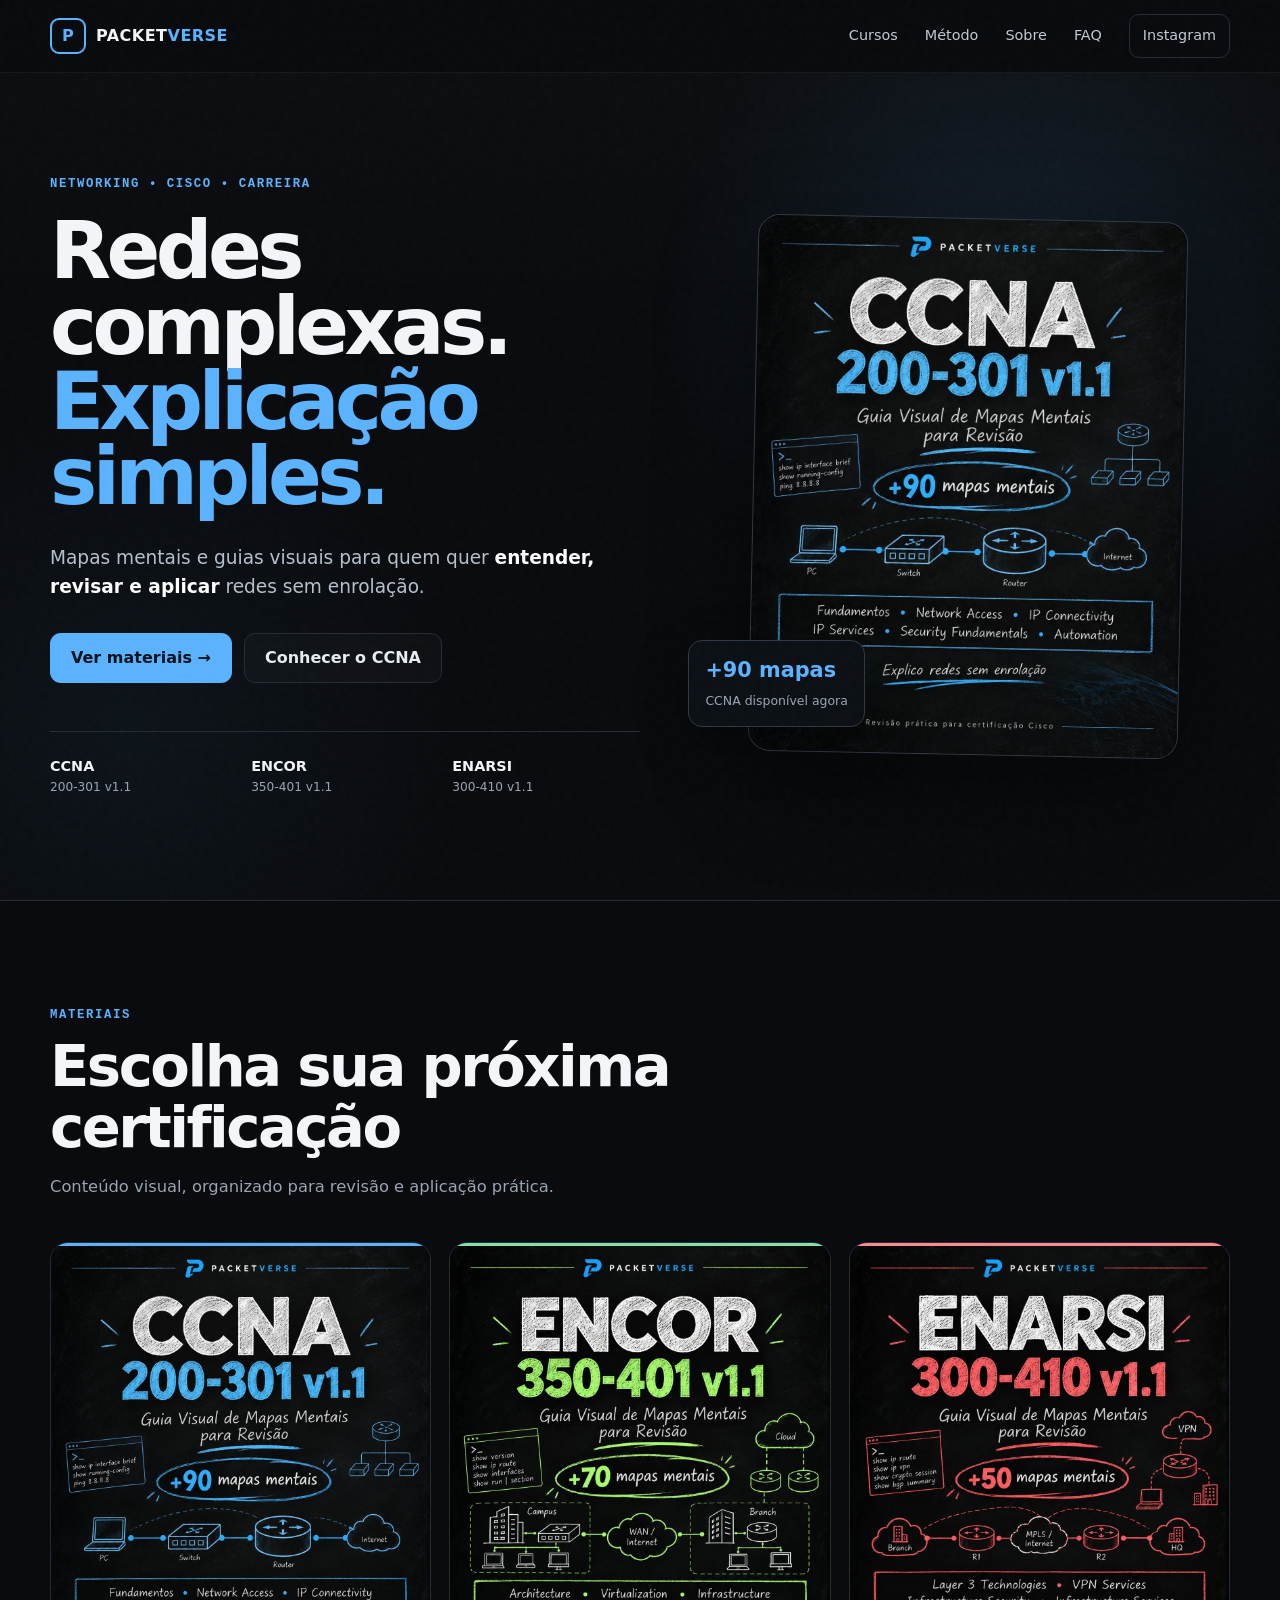
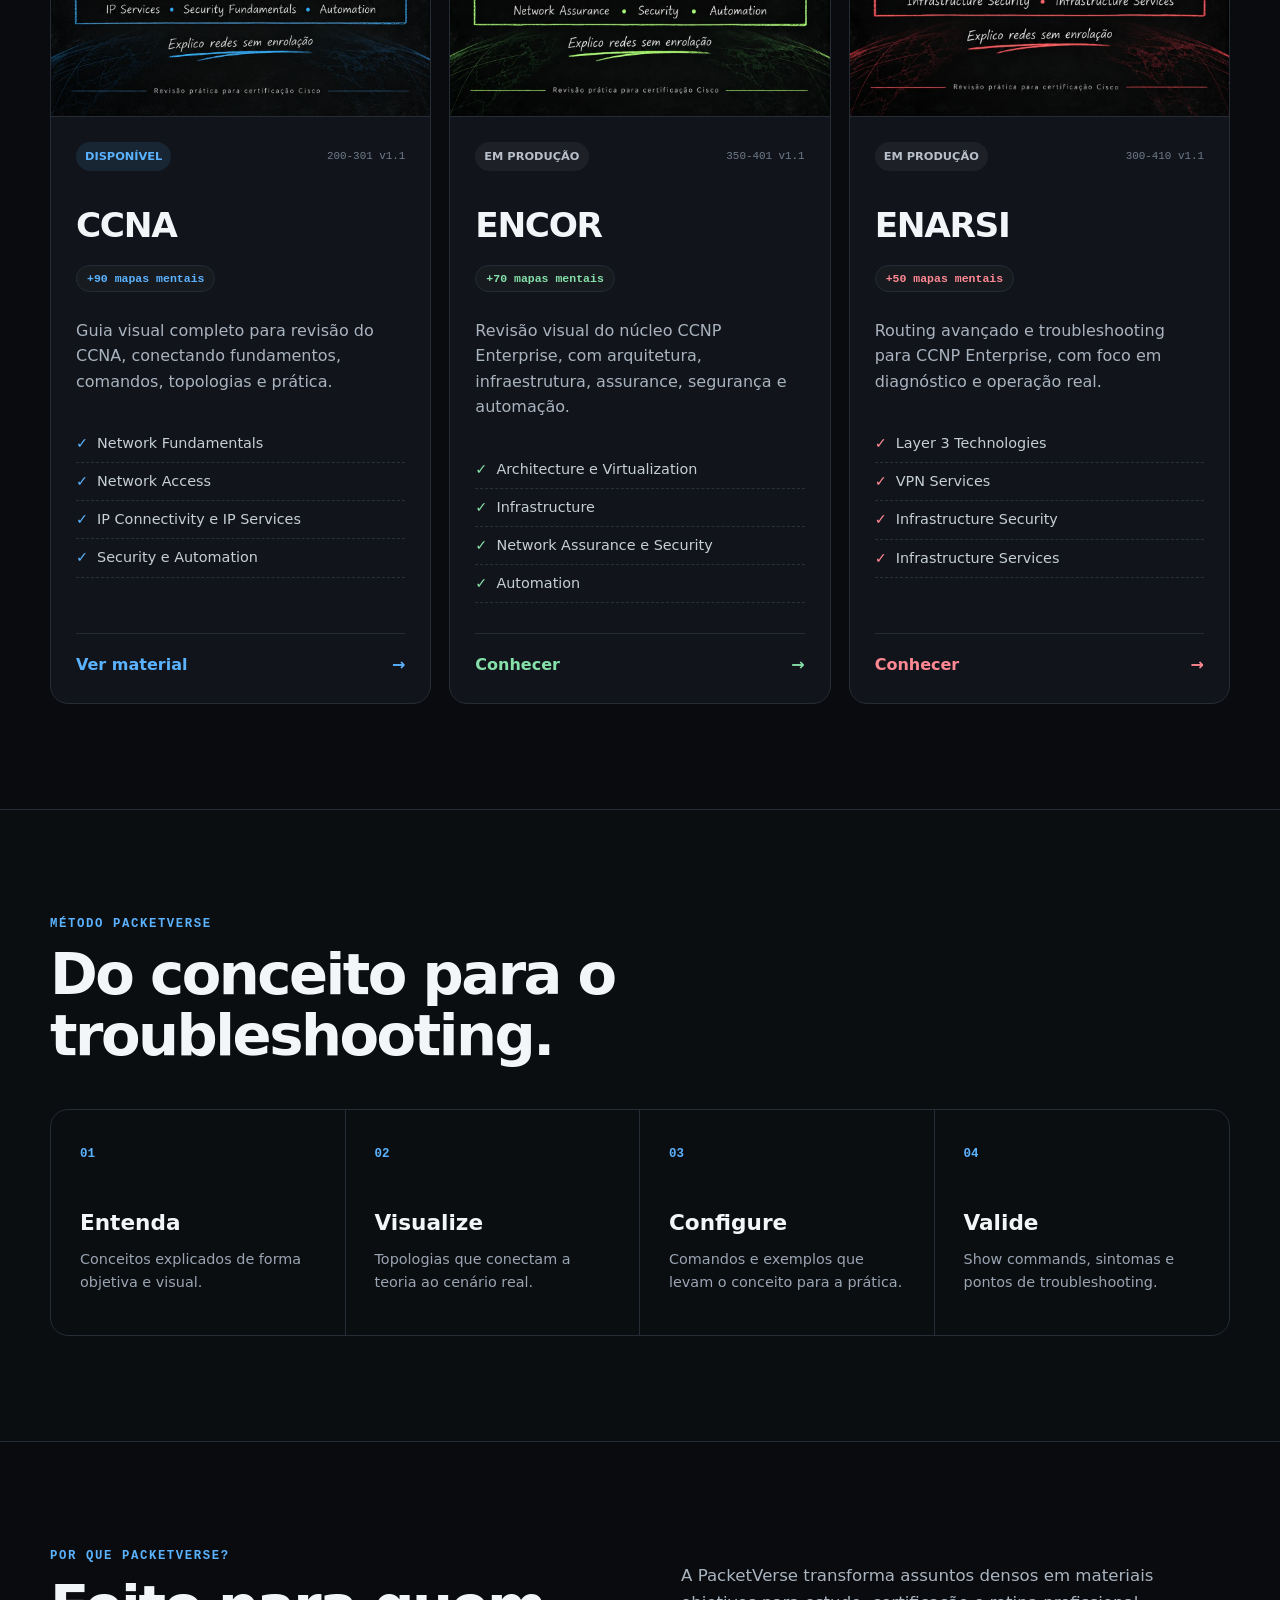
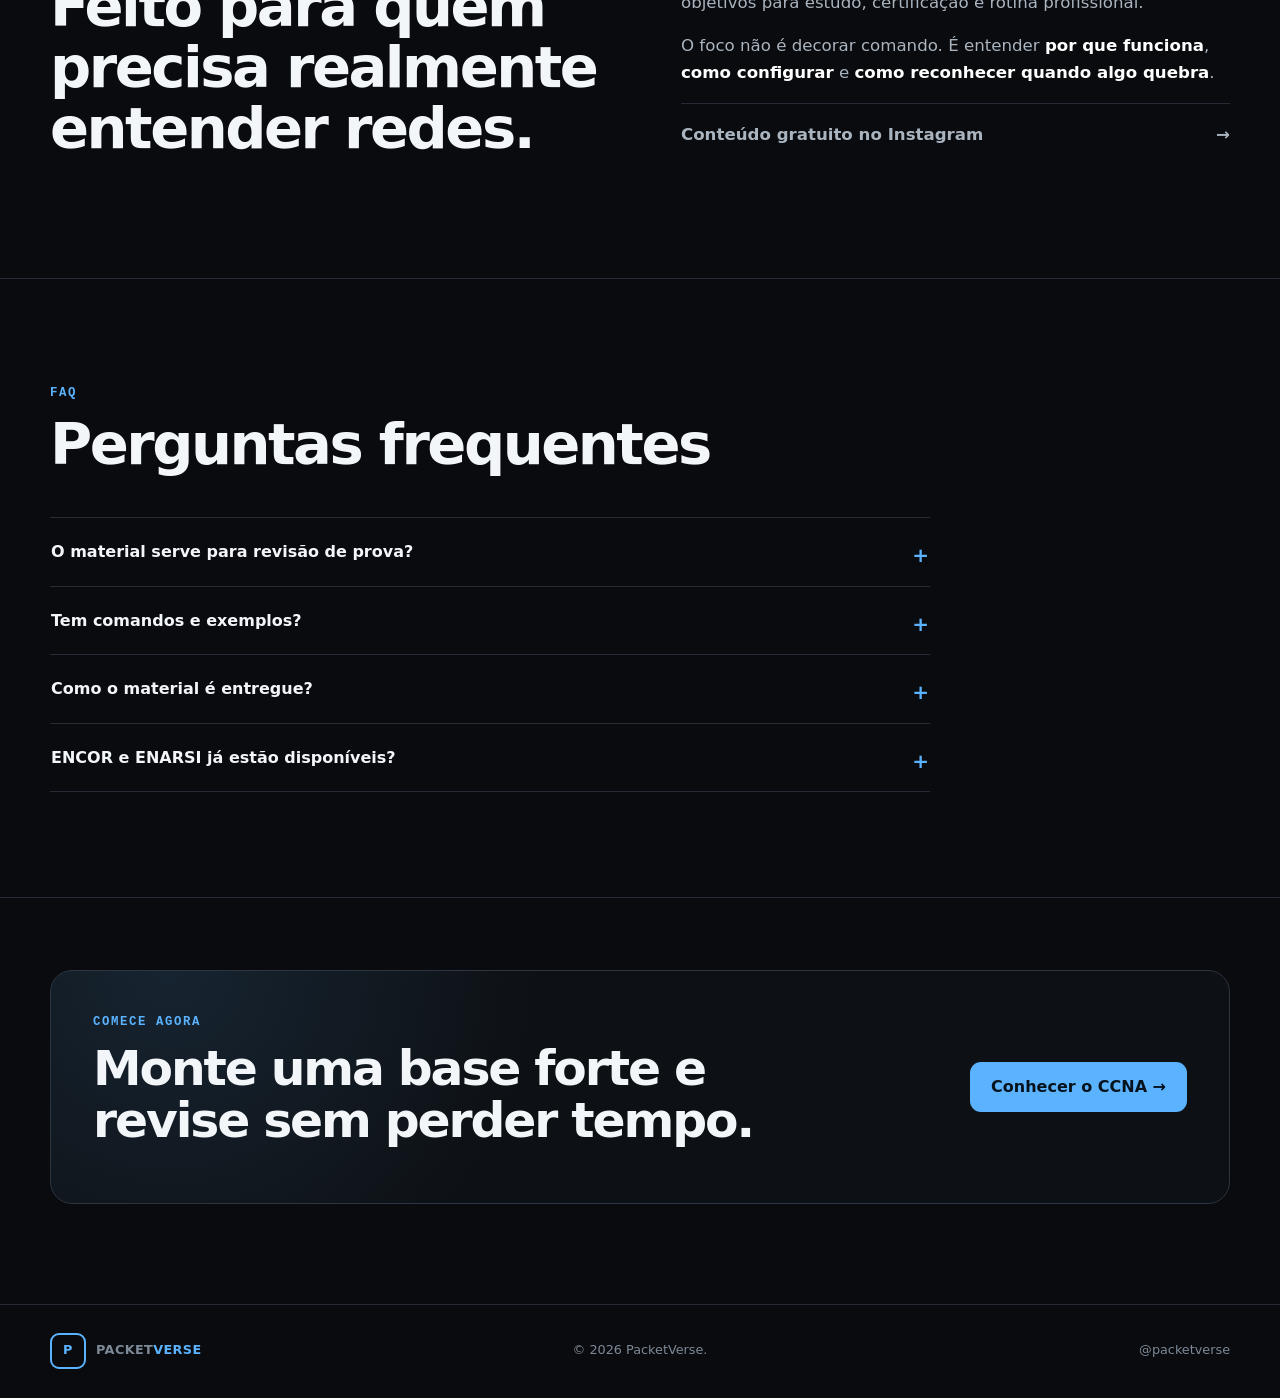
==== index.html @ e6ce4ef2 "Add files via upload" ====
<!doctype html><html lang="pt-BR"><head>
<meta charset="utf-8">
<meta name="viewport" content="width=device-width,initial-scale=1">
<meta name="theme-color" content="#090b0e">
<link rel="icon" href="assets/favicon.svg" type="image/svg+xml">
<link rel="stylesheet" href="assets/styles.css">

<title>PacketVerse | Redes sem enrolação</title>
<meta name="description" content="Mapas mentais e guias visuais para CCNA, ENCOR e ENARSI. Redes complexas com explicação simples.">
<link rel="canonical" href="https://packetverse.com.br/">
<meta property="og:title" content="PacketVerse | Redes sem enrolação">
<meta property="og:description" content="Mapas mentais e guias visuais para certificações Cisco.">
<meta property="og:type" content="website"><meta property="og:url" content="https://packetverse.com.br/">
<meta property="og:image" content="https://packetverse.com.br/assets/og.svg">
<script type="application/ld+json">{"@context":"https://schema.org","@type":"WebSite","name":"PacketVerse","url":"https://packetverse.com.br/","description":"Conteúdo educacional sobre redes e certificações Cisco."}</script>
</head><body><header class="header">
<div class="container navbar">
<a class="logo" href="index.html" aria-label="PacketVerse">
  <span class="logo-mark">P</span><span class="logo-word">PACKET<span>VERSE</span></span>
</a>
<button class="menu" data-menu-button aria-label="Abrir menu" aria-expanded="false">☰</button>
<nav class="navlinks" data-nav>
  <a href="index.html#cursos">Cursos</a>
  <a href="index.html#metodo">Método</a>
  <a href="sobre.html">Sobre</a>
  <a href="index.html#faq">FAQ</a>
  <a class="nav-pill" data-link="instagram" href="#" target="_blank" rel="noopener">Instagram</a>
</nav>
</div>
</header>
<main>
<section class="hero"><div class="container hero-grid">
<div>
<div class="eyebrow">NETWORKING • CISCO • CARREIRA</div>
<h1>Redes complexas.<br><em>Explicação simples.</em></h1>
<p class="lead">Mapas mentais e guias visuais para quem quer <strong>entender, revisar e aplicar</strong> redes sem enrolação.</p>
<div class="actions"><a class="btn primary" href="#cursos">Ver materiais →</a><a class="btn secondary" href="ccna.html">Conhecer o CCNA</a></div>
<div class="proof">
<div><strong>CCNA</strong><span>200-301 v1.1</span></div>
<div><strong>ENCOR</strong><span>350-401 v1.1</span></div>
<div><strong>ENARSI</strong><span>300-410 v1.1</span></div>
</div>
</div>
<div class="hero-art">
<img class="hero-cover" src="assets/cover-ccna.webp" alt="Capa do guia visual CCNA 200-301 v1.1 da PacketVerse">
<div class="hero-cover-badge"><strong>+90 mapas</strong><span>CCNA disponível agora</span></div>
</div>
</div></section>

<section class="section" id="cursos"><div class="container">
<div class="section-head"><div class="kicker">MATERIAIS</div><h2>Escolha sua próxima certificação</h2><p>Conteúdo visual, organizado para revisão e aplicação prática.</p></div>
<div class="cards">
<article class="course ccna has-cover">
  <div class="course-cover-wrap"><img src="assets/cover-ccna.webp" alt="CCNA 200-301 v1.1 — Guia Visual de Mapas Mentais"></div>
  <div class="course-body">
    <div class="course-meta"><span class="badge">DISPONÍVEL</span><span class="exam">200-301 v1.1</span></div>
    <h3>CCNA</h3><span class="course-count">+90 mapas mentais</span>
    <p>Guia visual completo para revisão do CCNA, conectando fundamentos, comandos, topologias e prática.</p>
    <ul><li>Network Fundamentals</li><li>Network Access</li><li>IP Connectivity e IP Services</li><li>Security e Automation</li></ul>
    <a class="course-link" href="ccna.html">Ver material <span>→</span></a>
  </div>
</article>

<article class="course encor has-cover">
  <div class="course-cover-wrap"><img src="assets/cover-encor.webp" alt="ENCOR 350-401 v1.1 — Guia Visual de Mapas Mentais"></div>
  <div class="course-body">
    <div class="course-meta"><span class="badge">EM PRODUÇÃO</span><span class="exam">350-401 v1.1</span></div>
    <h3>ENCOR</h3><span class="course-count">+70 mapas mentais</span>
    <p>Revisão visual do núcleo CCNP Enterprise, com arquitetura, infraestrutura, assurance, segurança e automação.</p>
    <ul><li>Architecture e Virtualization</li><li>Infrastructure</li><li>Network Assurance e Security</li><li>Automation</li></ul>
    <a class="course-link" href="encor.html">Conhecer <span>→</span></a>
  </div>
</article>

<article class="course enarsi has-cover">
  <div class="course-cover-wrap"><img src="assets/cover-enarsi.webp" alt="ENARSI 300-410 v1.1 — Guia Visual de Mapas Mentais"></div>
  <div class="course-body">
    <div class="course-meta"><span class="badge">EM PRODUÇÃO</span><span class="exam">300-410 v1.1</span></div>
    <h3>ENARSI</h3><span class="course-count">+50 mapas mentais</span>
    <p>Routing avançado e troubleshooting para CCNP Enterprise, com foco em diagnóstico e operação real.</p>
    <ul><li>Layer 3 Technologies</li><li>VPN Services</li><li>Infrastructure Security</li><li>Infrastructure Services</li></ul>
    <a class="course-link" href="enarsi.html">Conhecer <span>→</span></a>
  </div>
</article>
</div></div></section>

<section class="section chalk" id="metodo"><div class="container">
<div class="section-head"><div class="kicker">MÉTODO PACKETVERSE</div><h2>Do conceito para o troubleshooting.</h2></div>
<div class="steps">
<div class="step"><span class="step-no">01</span><h3>Entenda</h3><p>Conceitos explicados de forma objetiva e visual.</p></div>
<div class="step"><span class="step-no">02</span><h3>Visualize</h3><p>Topologias que conectam a teoria ao cenário real.</p></div>
<div class="step"><span class="step-no">03</span><h3>Configure</h3><p>Comandos e exemplos que levam o conceito para a prática.</p></div>
<div class="step"><span class="step-no">04</span><h3>Valide</h3><p>Show commands, sintomas e pontos de troubleshooting.</p></div>
</div></div></section>

<section class="section"><div class="container split">
<div><div class="kicker">POR QUE PACKETVERSE?</div><h2>Feito para quem precisa realmente entender redes.</h2></div>
<div class="copy"><p>A PacketVerse transforma assuntos densos em materiais objetivos para estudo, certificação e rotina profissional.</p><p>O foco não é decorar comando. É entender <strong>por que funciona</strong>, <strong>como configurar</strong> e <strong>como reconhecer quando algo quebra</strong>.</p><a class="course-link" data-link="instagram" href="#" target="_blank" rel="noopener">Conteúdo gratuito no Instagram <span>→</span></a></div>
</div></section>

<section class="section" id="faq"><div class="container">
<div class="section-head"><div class="kicker">FAQ</div><h2>Perguntas frequentes</h2></div>
<div class="faq">
<details><summary>O material serve para revisão de prova?</summary><p>Sim. Ele foi pensado para organizar visualmente os assuntos, acelerar revisões e reforçar os pontos que normalmente exigem consulta rápida.</p></details>
<details><summary>Tem comandos e exemplos?</summary><p>Sim. Os mapas combinam conceito, comandos de configuração, verificação, topologias e observações práticas.</p></details>
<details><summary>Como o material é entregue?</summary><p>O acesso ao produto disponível é feito pela plataforma de checkout configurada. A página do CCNA direciona para a compra.</p></details>
<details><summary>ENCOR e ENARSI já estão disponíveis?</summary><p>Nesta versão do site eles aparecem como próximos materiais. Assim que estiverem publicados, basta trocar os links no arquivo de configuração.</p></details>
</div></div></section>

<section class="cta-wrap"><div class="container cta"><div><div class="kicker">COMECE AGORA</div><h2>Monte uma base forte e revise sem perder tempo.</h2></div><a class="btn primary" href="ccna.html">Conhecer o CCNA →</a></div></section>
</main><footer class="footer">
<div class="container footer-grid">
<a class="logo" href="index.html"><span class="logo-mark">P</span><span class="logo-word">PACKET<span>VERSE</span></span></a>
<div>© <span data-year></span> PacketVerse.</div>
<a data-link="instagram" href="#" target="_blank" rel="noopener"><span data-instagram-label>@PacketVerse</span></a>
</div>
</footer>
<script src="config.js"></script><script src="assets/script.js"></script></body></html>
---- assets/styles.css ----
:root{
  --bg:#090b0e;--bg2:#0d1014;--card:#11151b;--card2:#151a21;--line:#252c36;
  --text:#f3f6f9;--muted:#9aa5b3;--blue:#5bb3ff;--blue2:#82c7ff;--green:#86e0a9;
  --red:#ff8892;--yellow:#ffd86b;--max:1180px;--radius:18px;
}
*{box-sizing:border-box}
html{scroll-behavior:smooth}
body{
  margin:0;background:var(--bg);color:var(--text);
  font-family:Inter,ui-sans-serif,system-ui,-apple-system,BlinkMacSystemFont,"Segoe UI",sans-serif;
  line-height:1.6;-webkit-font-smoothing:antialiased;
}
body::before{
  content:"";position:fixed;inset:0;pointer-events:none;z-index:100;opacity:.025;
  background-image:url("data:image/svg+xml,%3Csvg viewBox='0 0 180 180' xmlns='http://www.w3.org/2000/svg'%3E%3Cfilter id='n'%3E%3CfeTurbulence type='fractalNoise' baseFrequency='.82' numOctaves='3' stitchTiles='stitch'/%3E%3C/filter%3E%3Crect width='100%25' height='100%25' filter='url(%23n)' opacity='.9'/%3E%3C/svg%3E");
}
a{color:inherit;text-decoration:none}
img{max-width:100%;display:block}
button{font:inherit}
.container{width:min(var(--max),calc(100% - 38px));margin:auto}
.mono,.kicker,.eyebrow,.exam,.tag,.command{font-family:"SFMono-Regular",Consolas,"Liberation Mono",monospace}
.header{
  position:sticky;top:0;z-index:80;background:rgba(9,11,14,.82);
  backdrop-filter:blur(18px);border-bottom:1px solid rgba(255,255,255,.055)
}
.navbar{height:72px;display:flex;align-items:center;justify-content:space-between}
.logo{display:flex;align-items:center;gap:10px;font-weight:850;letter-spacing:.03em}
.logo-mark{
  width:36px;height:36px;border-radius:9px;border:2px solid var(--blue);
  display:grid;place-items:center;color:var(--blue);font-weight:900
}
.logo-word span{color:var(--blue)}
.navlinks{display:flex;align-items:center;gap:27px;font-size:.9rem;color:#c2cad4}
.navlinks a:hover{color:#fff}
.nav-pill{border:1px solid var(--line);border-radius:10px;padding:9px 13px}
.menu{display:none;background:none;border:0;color:#fff;font-size:1.5rem;cursor:pointer}
.hero{
  min-height:calc(100svh - 72px);display:flex;align-items:center;border-bottom:1px solid var(--line);
  background:
    radial-gradient(circle at 79% 28%,rgba(91,179,255,.12),transparent 30%),
    radial-gradient(circle at 10% 80%,rgba(91,179,255,.05),transparent 25%),
    linear-gradient(180deg,rgba(255,255,255,.01),transparent 30%);
}
.hero-grid{display:grid;grid-template-columns:1.06fr .94fr;gap:66px;align-items:center;padding:88px 0}
.eyebrow,.kicker{font-size:.77rem;letter-spacing:.13em;font-weight:800;color:var(--blue)}
.hero h1,.product-hero h1{
  font-size:clamp(3rem,6.2vw,5.9rem);line-height:.95;letter-spacing:-.058em;margin:18px 0 28px
}
.hero h1 em,.product-hero h1 em{font-style:normal;color:var(--blue)}
.lead{font-size:1.16rem;color:#b6c0cc;max-width:680px}
.lead strong{color:#fff}
.actions{display:flex;gap:12px;flex-wrap:wrap;margin-top:31px}
.btn{
  display:inline-flex;align-items:center;justify-content:center;gap:9px;min-height:50px;
  padding:0 20px;border-radius:11px;font-weight:800;border:1px solid transparent;transition:.2s
}
.btn.primary{background:var(--blue);color:#06121c}
.btn.primary:hover{transform:translateY(-2px);filter:brightness(1.05)}
.btn.secondary{border-color:var(--line);background:rgba(255,255,255,.018);color:#e7ecf1}
.btn.secondary:hover{border-color:#3a4552;background:rgba(255,255,255,.04)}
.proof{display:grid;grid-template-columns:repeat(3,1fr);gap:13px;margin-top:48px;padding-top:23px;border-top:1px solid var(--line)}
.proof div{display:flex;flex-direction:column}
.proof strong{font-size:.9rem}.proof span{font-size:.76rem;color:var(--muted)}
.lab-card{border:1px solid #2c3440;border-radius:20px;background:linear-gradient(180deg,#12161c,#0c0f13);overflow:hidden;box-shadow:0 32px 90px rgba(0,0,0,.35)}
.window{height:45px;border-bottom:1px solid var(--line);display:flex;align-items:center;padding:0 15px;gap:7px}
.dot{width:9px;height:9px;border-radius:50%;background:#3a4350}
.window small{margin-left:auto;color:#687485}
.topology{height:220px;position:relative;margin:18px}
.device{
  position:absolute;width:68px;height:47px;border:1px solid #3d4856;border-radius:10px;
  display:grid;place-items:center;background:#12161c;font:bold .73rem monospace
}
.d1{left:2%;top:85px}.d2{left:31%;top:85px;color:var(--blue);border-color:rgba(91,179,255,.55)}
.d3{right:31%;top:85px;color:var(--green);border-color:rgba(134,224,169,.55)}
.d4{right:2%;top:85px;color:var(--yellow);border-color:rgba(255,216,107,.45)}
.wire{height:1px;background:#3b4450;position:absolute;top:109px}
.w1{left:70px;width:calc(29% - 38px)}.w2{left:calc(31% + 68px);width:calc(38% - 68px)}.w3{right:70px;width:calc(29% - 38px)}
.cli{padding:0 20px 18px;color:#aeb8c4;font:500 .8rem monospace}
.cli p{margin:7px 0}.cli b{color:var(--blue)}
.note{margin:0 18px 18px;padding:15px 16px;border:1px solid #2b333d;border-radius:12px;background:#0b0e12}
.note strong{font:bold .71rem monospace;color:var(--yellow)}.note p{margin:5px 0 0;color:#aab4bf;font-size:.88rem}
.section{padding:105px 0;border-bottom:1px solid var(--line)}
.section-head{max-width:760px;margin-bottom:42px}
.section-head h2,.split h2,.cta h2,.product-hero h2{
  font-size:clamp(2rem,4.5vw,3.65rem);line-height:1.06;letter-spacing:-.043em;margin:10px 0 14px
}
.section-head p{color:var(--muted);font-size:1.02rem}
.cards{display:grid;grid-template-columns:repeat(3,1fr);gap:18px}
.course{
  min-height:455px;border:1px solid var(--line);border-radius:var(--radius);background:var(--card);
  padding:26px;display:flex;flex-direction:column;position:relative;overflow:hidden
}
.course::before{content:"";position:absolute;inset:0 0 auto;height:3px;background:var(--course-color,var(--blue))}
.course.ccna{--course-color:var(--blue)}.course.encor{--course-color:var(--green)}.course.enarsi{--course-color:var(--red)}
.course-meta{display:flex;justify-content:space-between;gap:14px;align-items:center}
.badge{font-size:.71rem;border-radius:999px;padding:5px 9px;font-weight:850;background:rgba(255,255,255,.05);color:#b8c0ca}
.ccna .badge{background:rgba(91,179,255,.1);color:var(--blue)}
.exam{font-size:.68rem;color:#6f7b8a}
.course h3{font-size:2.15rem;margin:27px 0 8px;letter-spacing:-.04em}
.course p{color:#a9b3bf}
.course ul{list-style:none;padding:0;margin:15px 0 30px}
.course li{padding:7px 0;border-bottom:1px dashed #28303a;font-size:.9rem;color:#c6ced7}
.course li::before{content:"✓";color:var(--course-color);margin-right:9px}
.course-link{margin-top:auto;padding-top:18px;border-top:1px solid var(--line);display:flex;justify-content:space-between;font-weight:800;color:var(--course-color)}
.course-link:hover span{transform:translateX(4px)}
.chalk{background:#0b0e11}
.steps{display:grid;grid-template-columns:repeat(4,1fr);border:1px solid var(--line);border-radius:var(--radius);overflow:hidden}
.step{padding:29px;min-height:225px;border-right:1px solid var(--line)}
.step:last-child{border-right:0}.step-no{font:bold .78rem monospace;color:var(--blue)}
.step h3{margin:42px 0 7px;font-size:1.35rem}.step p{color:var(--muted);font-size:.9rem;margin:0}
.split{display:grid;grid-template-columns:1fr 1fr;gap:82px;align-items:start}
.copy{color:#aab4bf;font-size:1.04rem}.copy strong{color:#fff}
.faq{max-width:880px}
details{border-top:1px solid var(--line);padding:21px 1px}
details:last-child{border-bottom:1px solid var(--line)}
summary{font-weight:800;cursor:pointer;list-style:none}
summary::-webkit-details-marker{display:none}
summary::after{content:"+";float:right;color:var(--blue);font-size:1.25rem}
details[open] summary::after{content:"−"}
details p{color:var(--muted);max-width:760px}
.cta-wrap{padding:72px 0 100px}
.cta{
  border:1px solid #2c3541;border-radius:22px;padding:42px;background:
  radial-gradient(circle at 10% 0,rgba(91,179,255,.12),transparent 35%),#0d1014;
  display:flex;align-items:center;justify-content:space-between;gap:40px
}
.cta h2{max-width:760px;font-size:clamp(2rem,4vw,3.05rem)}
.footer{border-top:1px solid var(--line);padding:28px 0;color:#7e8997;font-size:.8rem}
.footer-grid{display:grid;grid-template-columns:1fr auto 1fr;align-items:center;gap:20px}
.footer-grid>:last-child{text-align:right}

/* product pages */
.product-hero{
  padding:90px 0 75px;border-bottom:1px solid var(--line);
  background:radial-gradient(circle at 80% 20%,color-mix(in srgb,var(--accent) 15%,transparent),transparent 32%)
}
.product-hero .container{display:grid;grid-template-columns:1.12fr .88fr;gap:70px;align-items:center}
.product-hero h1{font-size:clamp(3rem,6vw,5.5rem);margin-bottom:18px}
.product-hero h1 em{color:var(--accent)}
.product-card{border:1px solid #303846;background:var(--card);border-radius:20px;padding:28px}
.product-card .price-note{font-size:.8rem;color:var(--muted)}
.product-card h3{font-size:1.8rem;margin:10px 0}
.product-card ul{list-style:none;padding:0}
.product-card li{border-bottom:1px dashed #2a323d;padding:9px 0;color:#c5cdd6}
.product-card li::before{content:"✓";color:var(--accent);margin-right:10px}
.product-card .btn{width:100%;margin-top:20px;background:var(--accent);color:#06121c}
.topic-grid{display:grid;grid-template-columns:repeat(3,1fr);gap:14px}
.topic{border:1px solid var(--line);border-radius:14px;background:var(--card);padding:22px}
.topic .tag{font-size:.68rem;color:var(--accent)}
.topic h3{margin:12px 0 5px;font-size:1.1rem}.topic p{color:var(--muted);font-size:.9rem;margin:0}
.info-band{display:grid;grid-template-columns:repeat(3,1fr);gap:1px;border:1px solid var(--line);border-radius:16px;overflow:hidden;background:var(--line)}
.info-band div{background:var(--card);padding:23px}.info-band strong{display:block;font-size:1.4rem}.info-band span{color:var(--muted);font-size:.82rem}

/* bio */
.bio-page{min-height:100svh;display:grid;place-items:center;padding:35px 18px;background:radial-gradient(circle at 50% 0,rgba(91,179,255,.12),transparent 35%),var(--bg)}
.bio-shell{width:min(620px,100%);text-align:center}
.bio-logo{display:flex;justify-content:center;margin-bottom:22px}.bio-logo img{width:260px}
.bio-shell h1{font-size:2rem;letter-spacing:-.04em;margin:0 0 8px}
.bio-shell>p{color:var(--muted);margin:0 auto 26px;max-width:520px}
.bio-links{display:grid;gap:12px}
.bio-link{
  min-height:66px;border:1px solid var(--line);border-radius:14px;background:var(--card);
  display:flex;align-items:center;justify-content:space-between;padding:0 18px;text-align:left;font-weight:800
}
.bio-link span{font-size:.8rem;color:var(--muted);font-weight:500}
.bio-link.featured{border-color:rgba(91,179,255,.45);box-shadow:inset 0 0 0 1px rgba(91,179,255,.08)}
.bio-mini{margin-top:25px;font-size:.74rem;color:#66717f}

/* generic */
.page-title{padding:86px 0 56px;border-bottom:1px solid var(--line)}
.page-title h1{font-size:clamp(2.6rem,5vw,4.9rem);letter-spacing:-.052em;line-height:.98;margin:12px 0}
.page-title p{max-width:730px;color:var(--muted);font-size:1.08rem}
.small-grid{display:grid;grid-template-columns:repeat(2,1fr);gap:18px}
.small-card{padding:25px;border:1px solid var(--line);border-radius:16px;background:var(--card)}
.small-card h3{margin-top:0}.small-card p{color:var(--muted)}

@media (max-width:920px){
  .hero-grid,.split,.product-hero .container{grid-template-columns:1fr;gap:48px}
  .hero{min-height:auto}
  .cards,.topic-grid{grid-template-columns:1fr}
  .steps{grid-template-columns:1fr 1fr}
  .step:nth-child(2){border-right:0}.step:nth-child(-n+2){border-bottom:1px solid var(--line)}
  .navlinks{display:none;position:absolute;top:66px;left:18px;right:18px;flex-direction:column;align-items:stretch;background:#0d1014;border:1px solid var(--line);border-radius:14px;padding:14px}
  .navlinks.open{display:flex}.navlinks a{padding:10px}.menu{display:block}
  .footer-grid{grid-template-columns:1fr;text-align:center}.footer-grid>:last-child{text-align:center}.footer-grid .logo{justify-content:center}
}
@media (max-width:620px){
  .container{width:min(var(--max),calc(100% - 28px))}
  .hero-grid{padding:62px 0}.hero h1,.product-hero h1{font-size:3.2rem}
  .lab-card{display:none}.proof{grid-template-columns:1fr;gap:9px}
  .section{padding:76px 0}.steps{grid-template-columns:1fr}.step{border-right:0!important;border-bottom:1px solid var(--line)!important}.step:last-child{border-bottom:0!important}
  .split,.small-grid{grid-template-columns:1fr}
  .cta{padding:28px;flex-direction:column;align-items:flex-start}
  .info-band{grid-template-columns:1fr}
}


/* v3 — richer visual product presentation */
.hero-art{
  position:relative;
  display:grid;
  place-items:center;
}
.hero-cover{
  width:min(430px,100%);
  border-radius:22px;
  border:1px solid #303945;
  box-shadow:0 34px 95px rgba(0,0,0,.48);
  transform:rotate(1.2deg);
}
.hero-cover-badge{
  position:absolute;
  left:-18px;
  bottom:28px;
  background:#0c1015;
  border:1px solid #2f3946;
  border-radius:14px;
  padding:13px 16px;
  box-shadow:0 18px 50px rgba(0,0,0,.36);
}
.hero-cover-badge strong{display:block;color:var(--blue);font-size:1.3rem}
.hero-cover-badge span{font-size:.78rem;color:var(--muted)}

.course.has-cover{padding:0;min-height:0}
.course-cover-wrap{
  background:#0a0d10;
  border-bottom:1px solid var(--line);
  aspect-ratio:4/5;
  overflow:hidden;
}
.course-cover-wrap img{
  width:100%;height:100%;object-fit:cover;
  transition:transform .35s ease;
}
.course.has-cover:hover .course-cover-wrap img{transform:scale(1.025)}
.course-body{padding:25px;display:flex;flex-direction:column;flex:1}
.course-body .course-link{margin-top:auto}
.course-count{
  display:inline-flex;
  width:max-content;
  border:1px solid var(--line);
  border-radius:999px;
  padding:6px 10px;
  font:700 .72rem monospace;
  margin:4px 0 10px;
  color:var(--course-color);
  background:rgba(255,255,255,.025);
}

.product-hero.with-cover .container{
  grid-template-columns:.95fr .8fr;
}
.product-cover-panel{
  display:flex;
  justify-content:center;
}
.product-cover-panel img{
  width:min(460px,100%);
  border-radius:22px;
  border:1px solid #313b48;
  box-shadow:0 36px 110px rgba(0,0,0,.48);
}
.product-summary-card{
  margin-top:24px;
  display:grid;
  grid-template-columns:repeat(3,1fr);
  gap:10px;
}
.product-summary-card div{
  border:1px solid var(--line);
  background:rgba(255,255,255,.02);
  border-radius:12px;
  padding:13px;
}
.product-summary-card strong{display:block;color:var(--accent);font-size:1.05rem}
.product-summary-card span{font-size:.72rem;color:var(--muted)}
.visual-proof{
  display:grid;
  grid-template-columns:1.1fr .9fr;
  gap:34px;
  align-items:center;
}
.visual-proof img{
  width:100%;
  border-radius:18px;
  border:1px solid var(--line);
  box-shadow:0 24px 80px rgba(0,0,0,.3);
}
.visual-proof .copy h2{color:#fff}
.visual-proof .check-list{list-style:none;padding:0;margin:22px 0 0}
.visual-proof .check-list li{
  padding:9px 0;
  border-bottom:1px dashed #2a323d;
}
.visual-proof .check-list li::before{
  content:"✓";
  color:var(--accent,var(--blue));
  margin-right:10px;
}
@media (max-width:920px){
  .product-hero.with-cover .container,.visual-proof{grid-template-columns:1fr}
  .product-cover-panel{order:-1}
  .product-cover-panel img{width:min(380px,100%)}
}
@media (max-width:620px){
  .hero-art{display:block}
  .hero-cover{width:100%;transform:none}
  .hero-cover-badge{position:static;margin-top:12px}
  .product-summary-card{grid-template-columns:1fr}
}
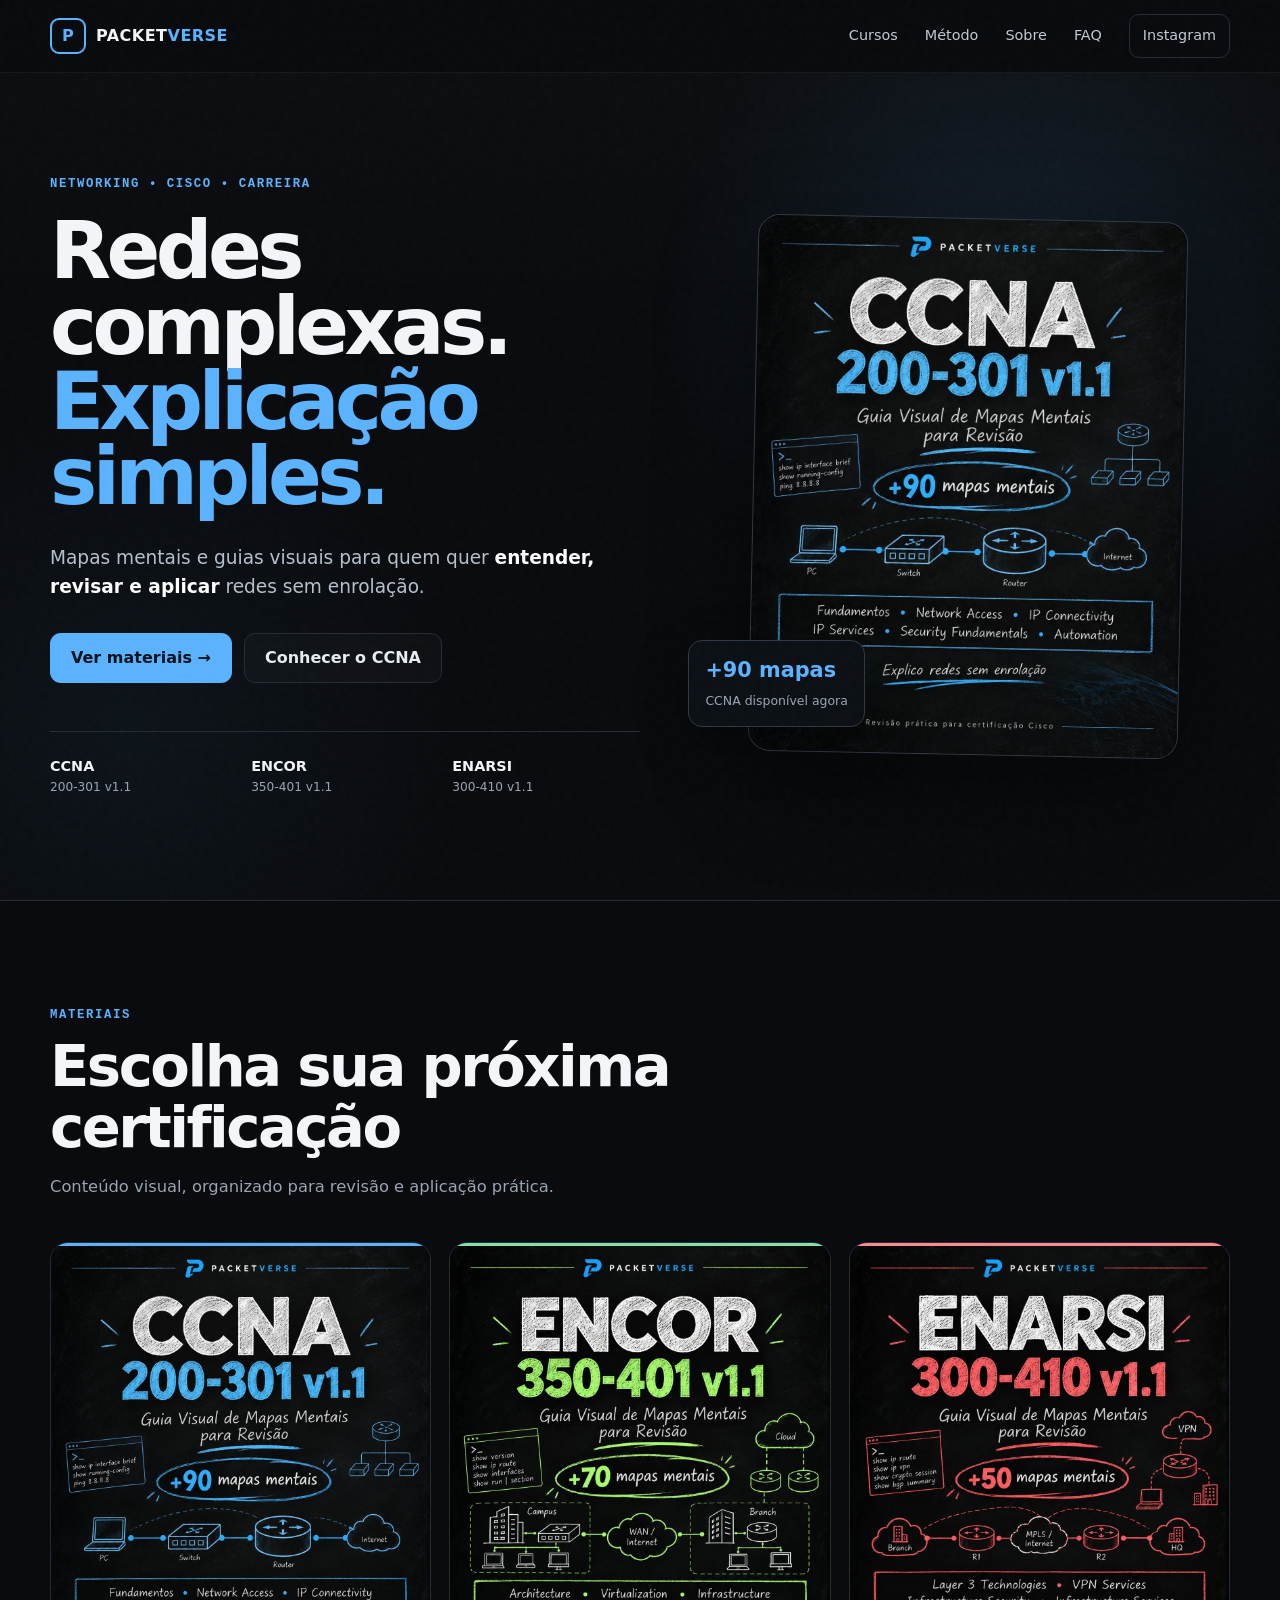
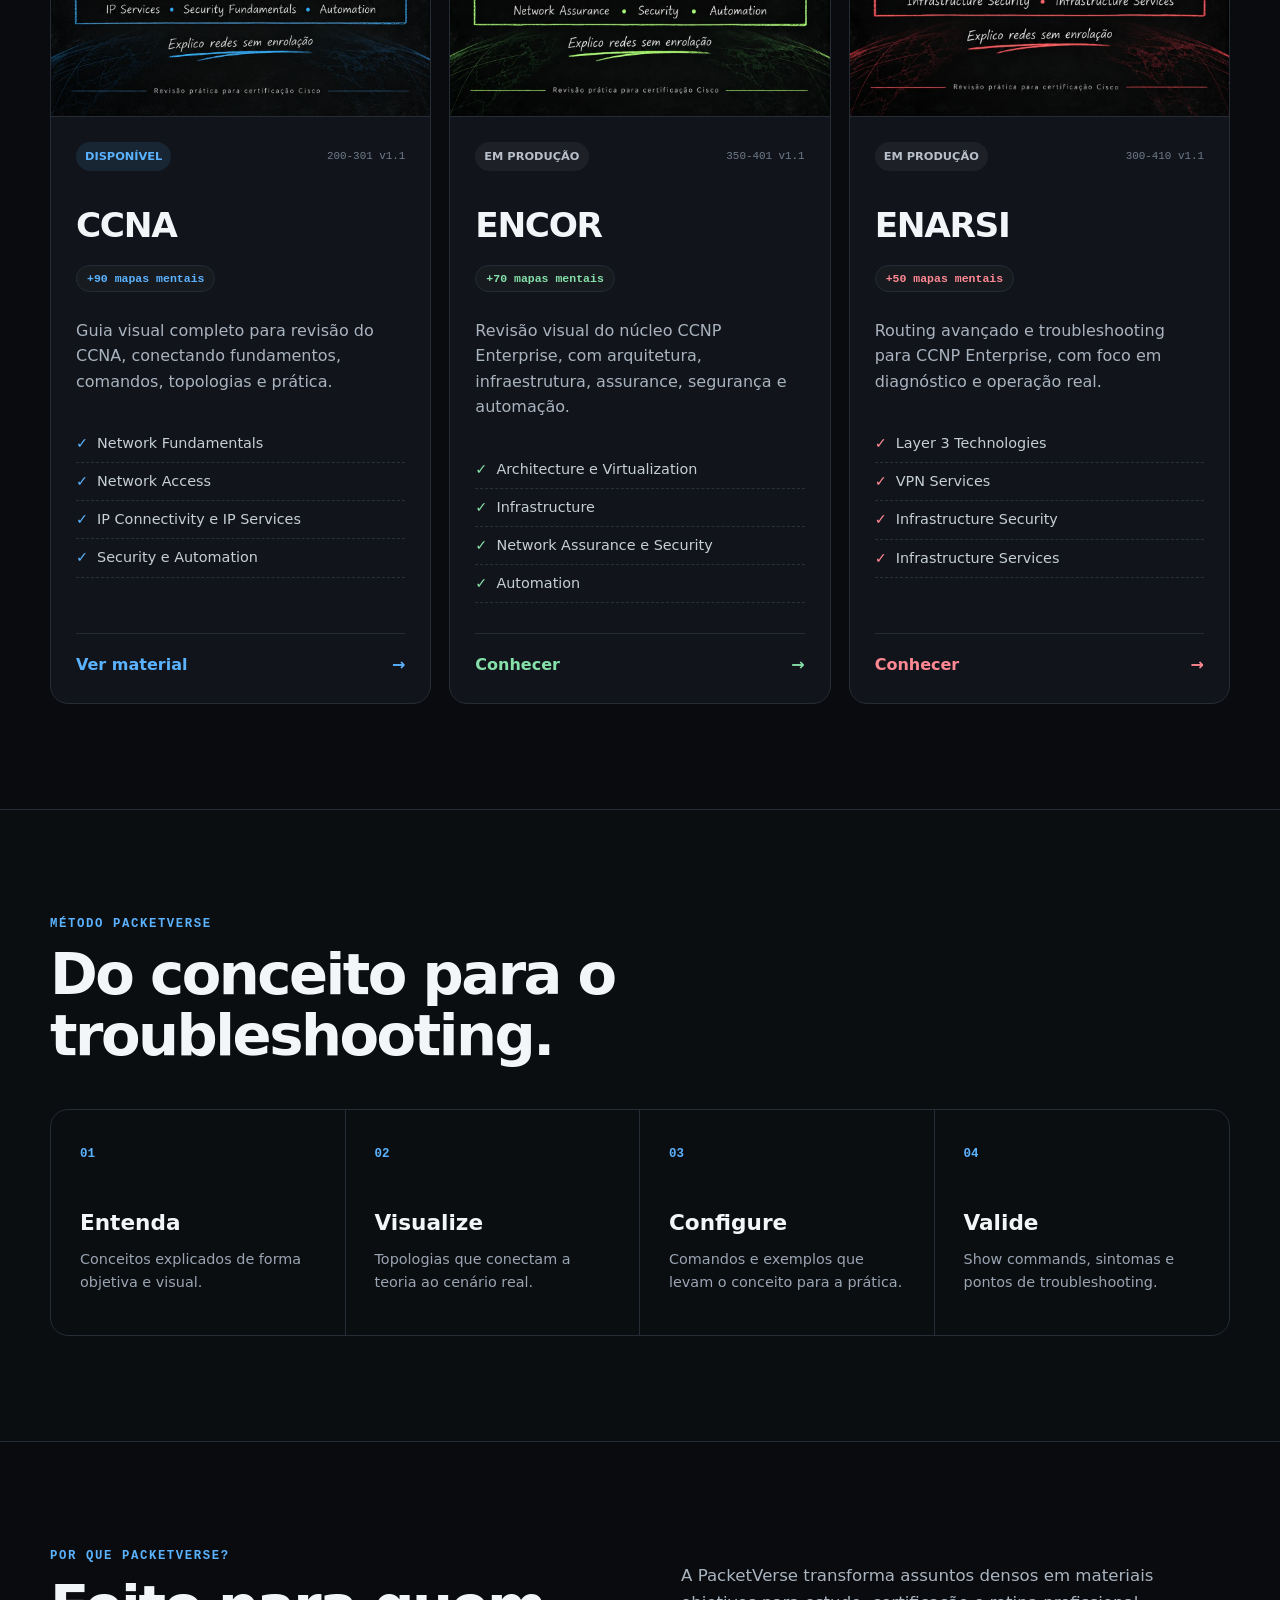
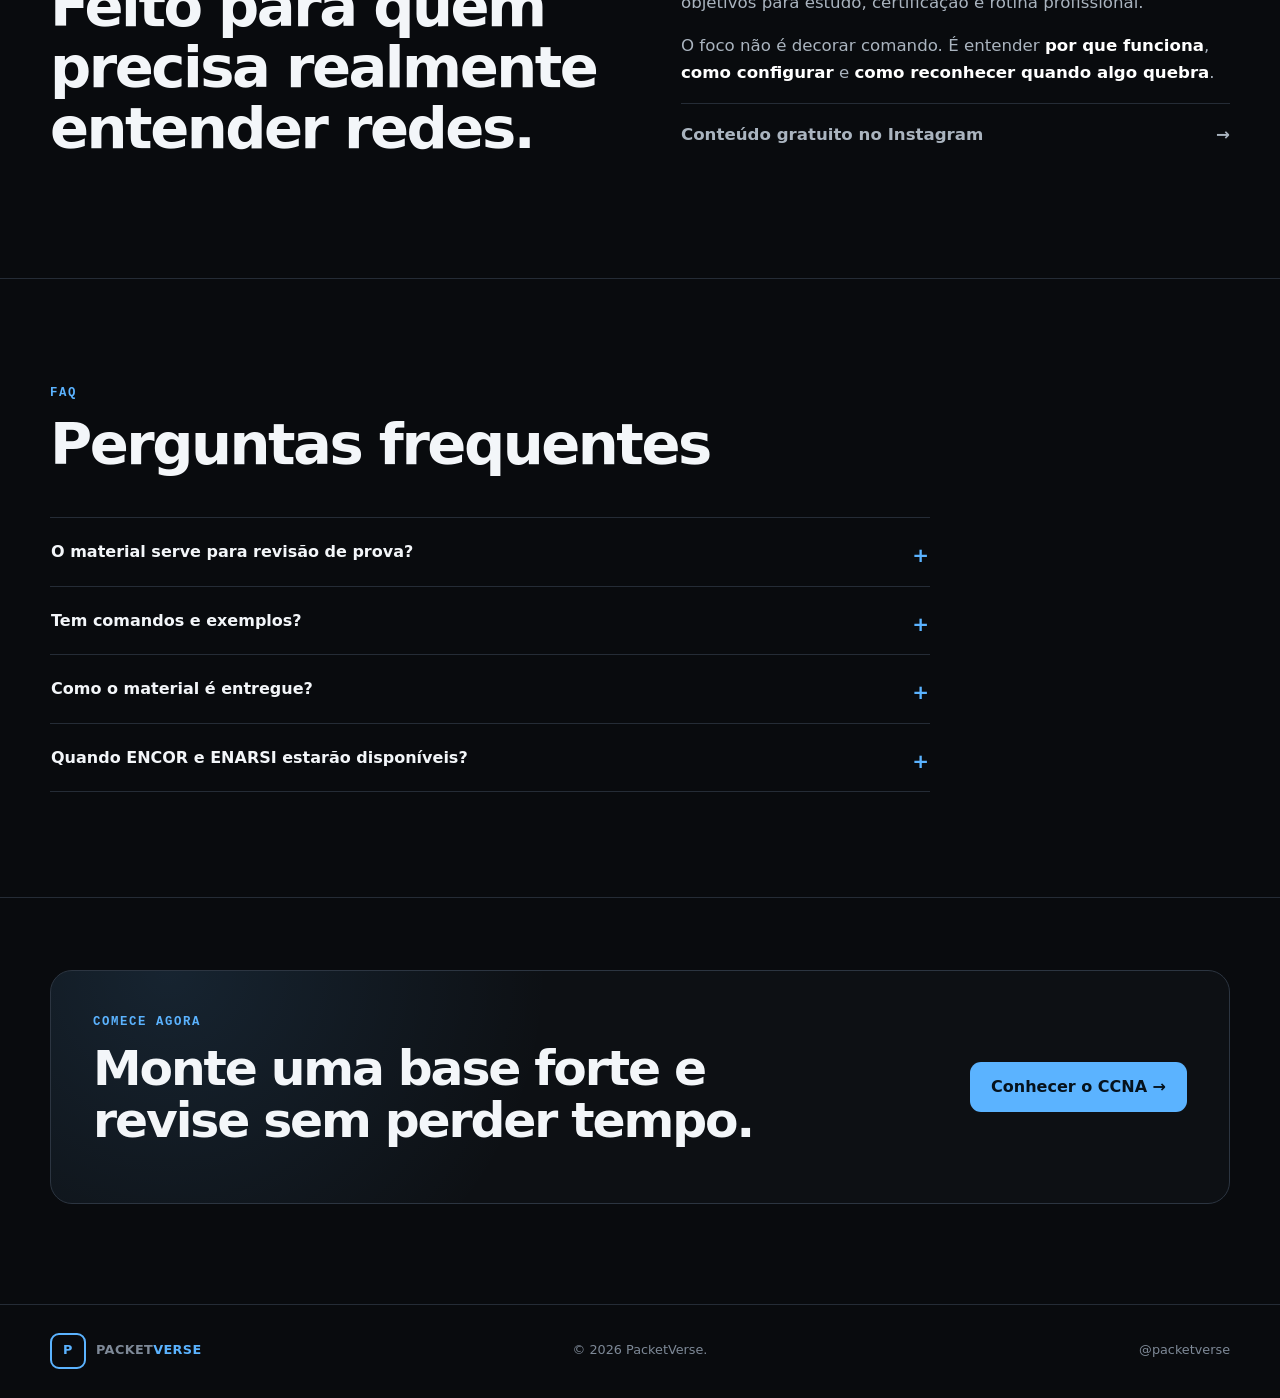
==== commit 2bc8fcd1: "Update index.html" ====
--- a/index.html
+++ b/index.html
@@ -104,9 +104,7 @@
 <details><summary>O material serve para revisão de prova?</summary><p>Sim. Ele foi pensado para organizar visualmente os assuntos, acelerar revisões e reforçar os pontos que normalmente exigem consulta rápida.</p></details>
 <details><summary>Tem comandos e exemplos?</summary><p>Sim. Os mapas combinam conceito, comandos de configuração, verificação, topologias e observações práticas.</p></details>
 <details><summary>Como o material é entregue?</summary><p>O acesso ao produto disponível é feito pela plataforma de checkout configurada. A página do CCNA direciona para a compra.</p></details>
-<details><summary>ENCOR e ENARSI já estão disponíveis?</summary><p>Nesta versão do site eles aparecem como próximos materiais. Assim que estiverem publicados, basta trocar os links no arquivo de configuração.</p></details>
-</div></div></section>
-
+<details><summary>Quando ENCOR e ENARSI estarão disponíveis?</summary><p>Os dois materiais estão em desenvolvimento. O ENCOR contará com mais de 70 mapas mentais e o ENARSI com mais de 50, seguindo o mesmo padrão visual e prático da PacketVerse. As novidades e lançamentos serão divulgados em nossos canais.</p></details></div></div></section>
 <section class="cta-wrap"><div class="container cta"><div><div class="kicker">COMECE AGORA</div><h2>Monte uma base forte e revise sem perder tempo.</h2></div><a class="btn primary" href="ccna.html">Conhecer o CCNA →</a></div></section>
 </main><footer class="footer">
 <div class="container footer-grid">
@@ -115,4 +113,4 @@
 <a data-link="instagram" href="#" target="_blank" rel="noopener"><span data-instagram-label>@PacketVerse</span></a>
 </div>
 </footer>
-<script src="config.js"></script><script src="assets/script.js"></script></body></html>+<script src="config.js"></script><script src="assets/script.js"></script></body></html>
